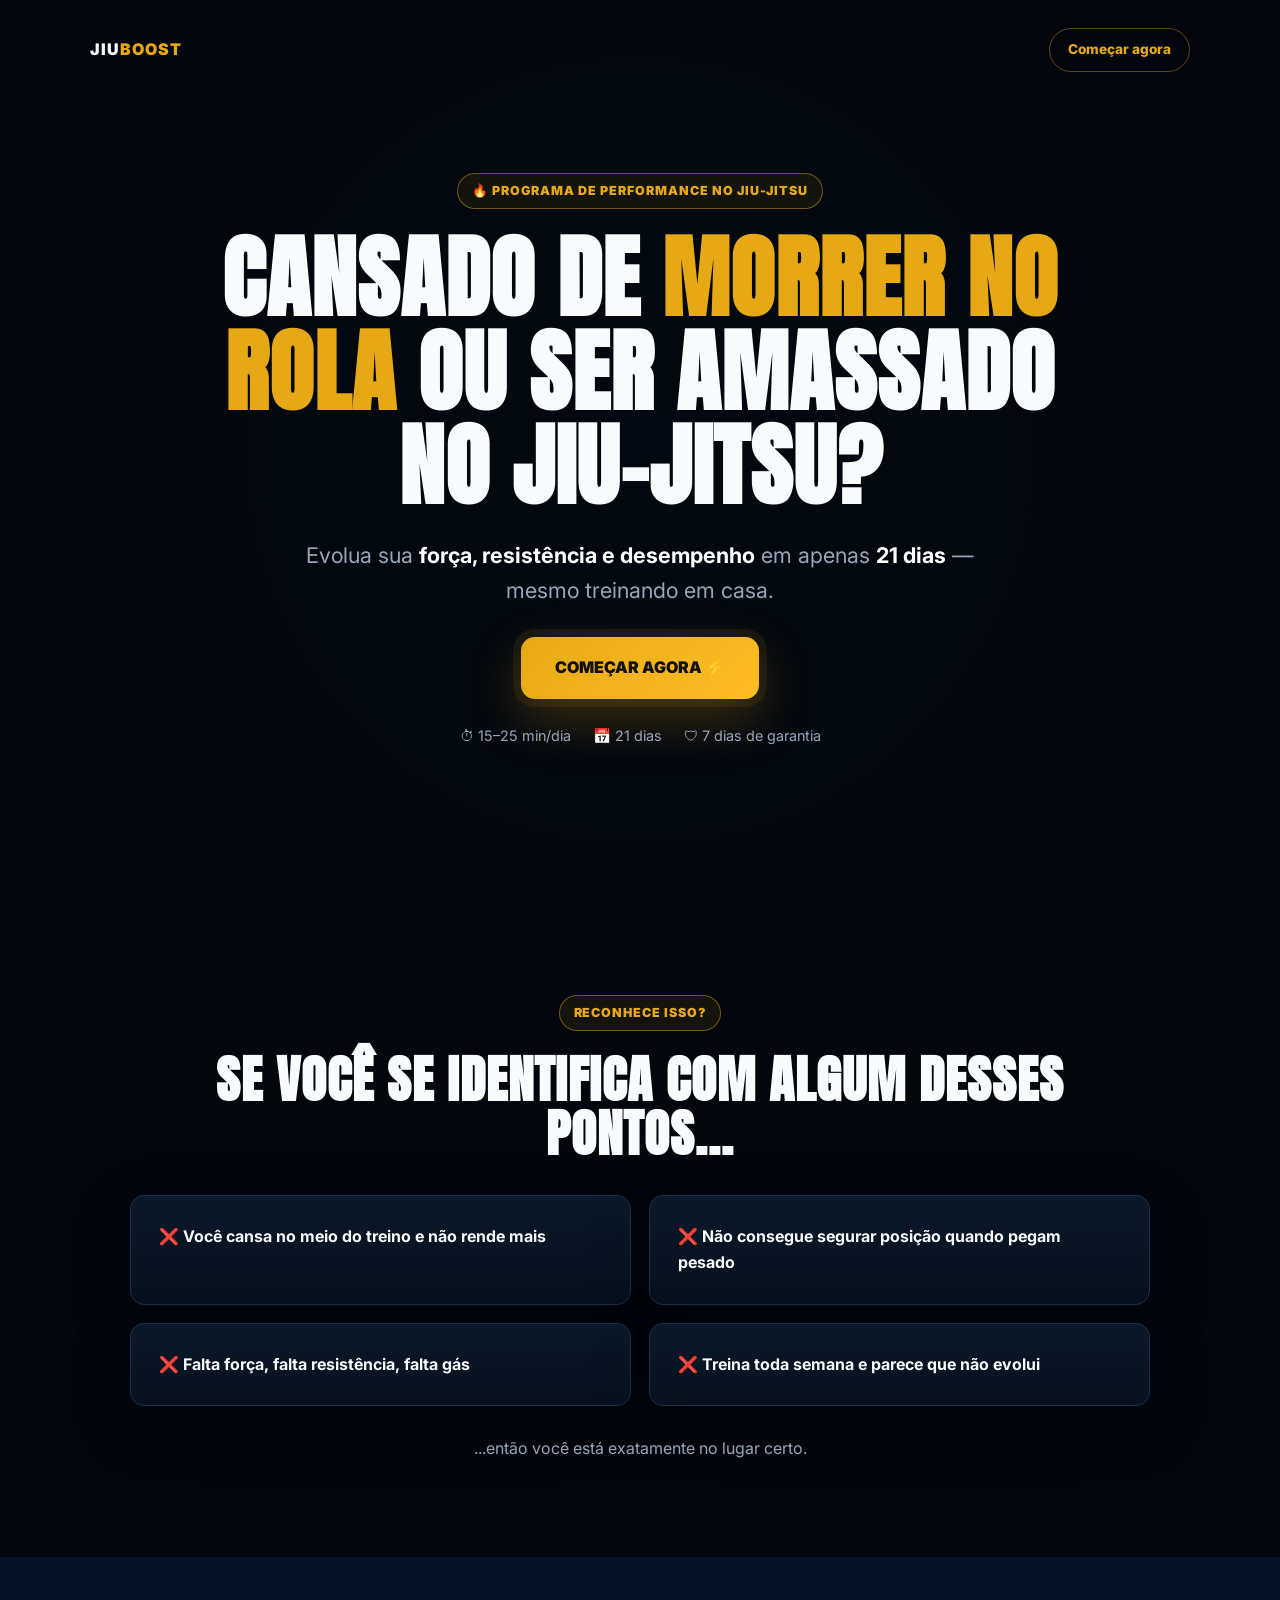
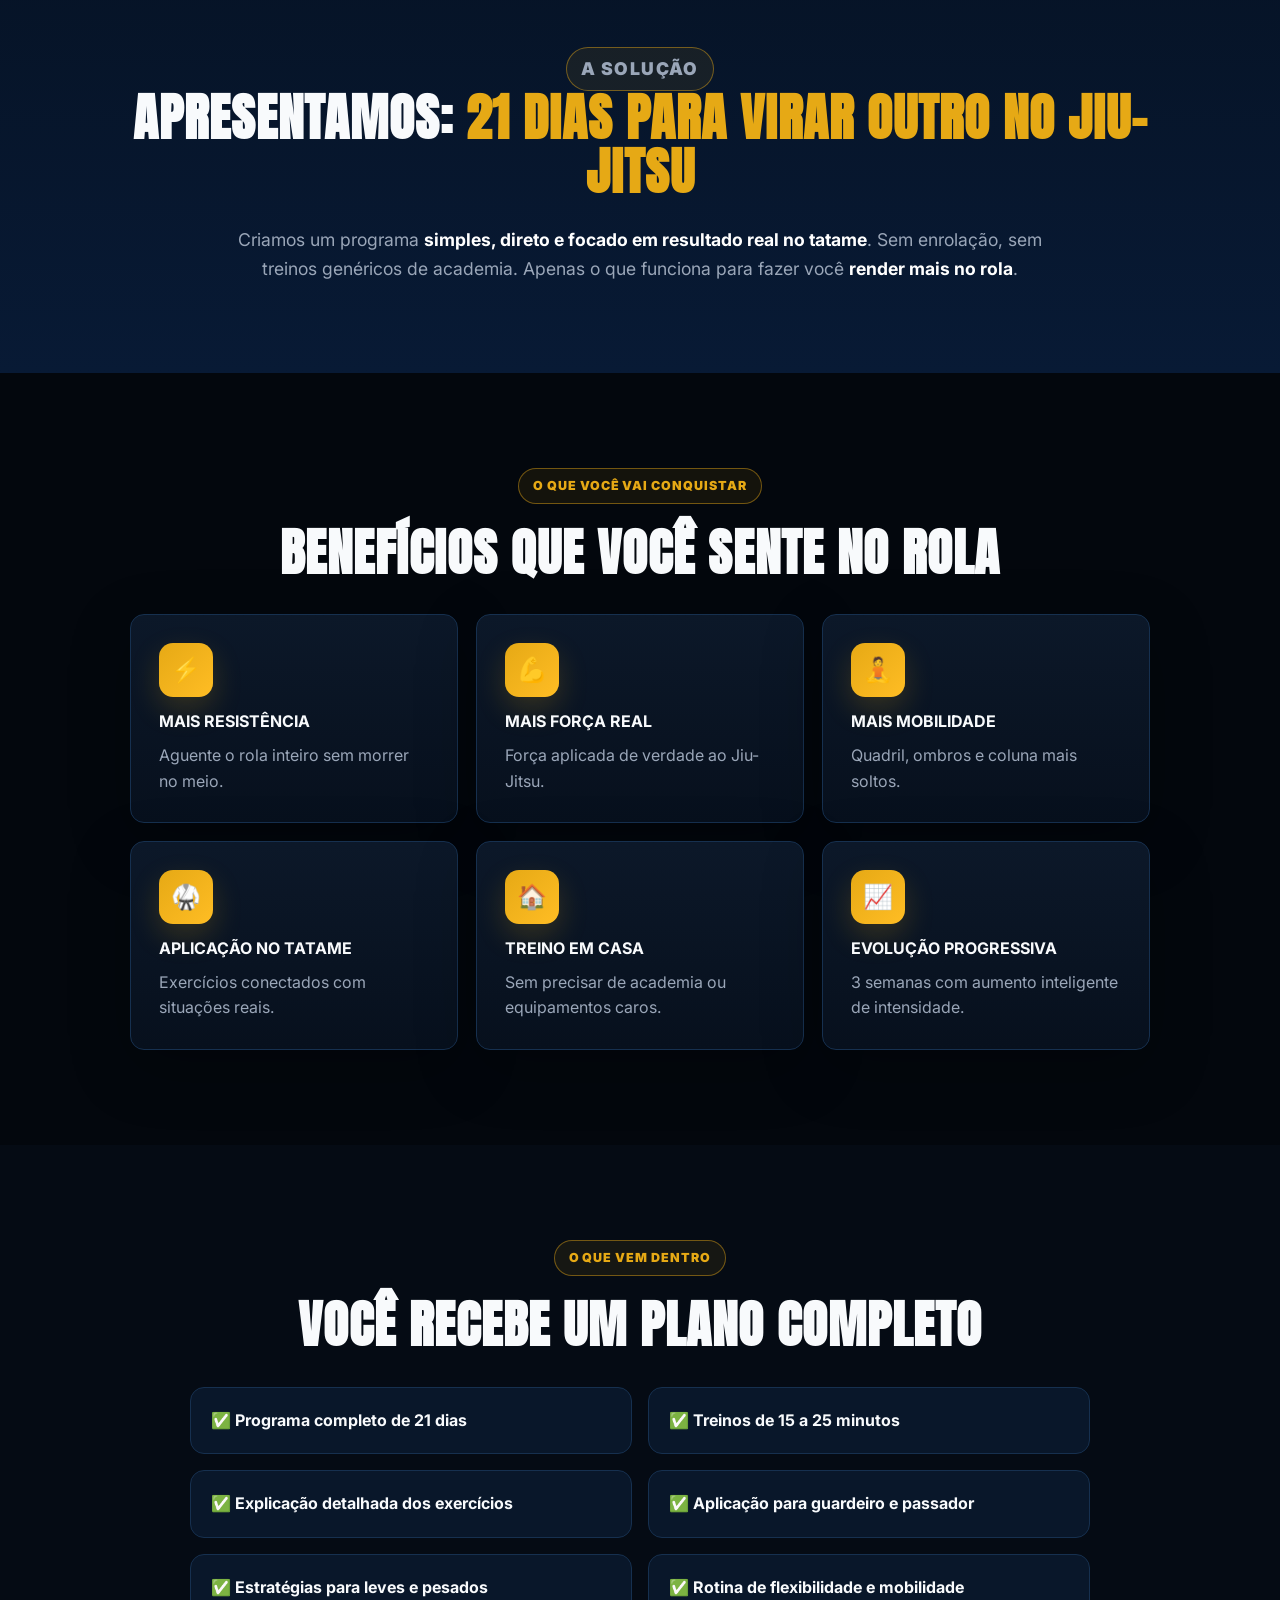
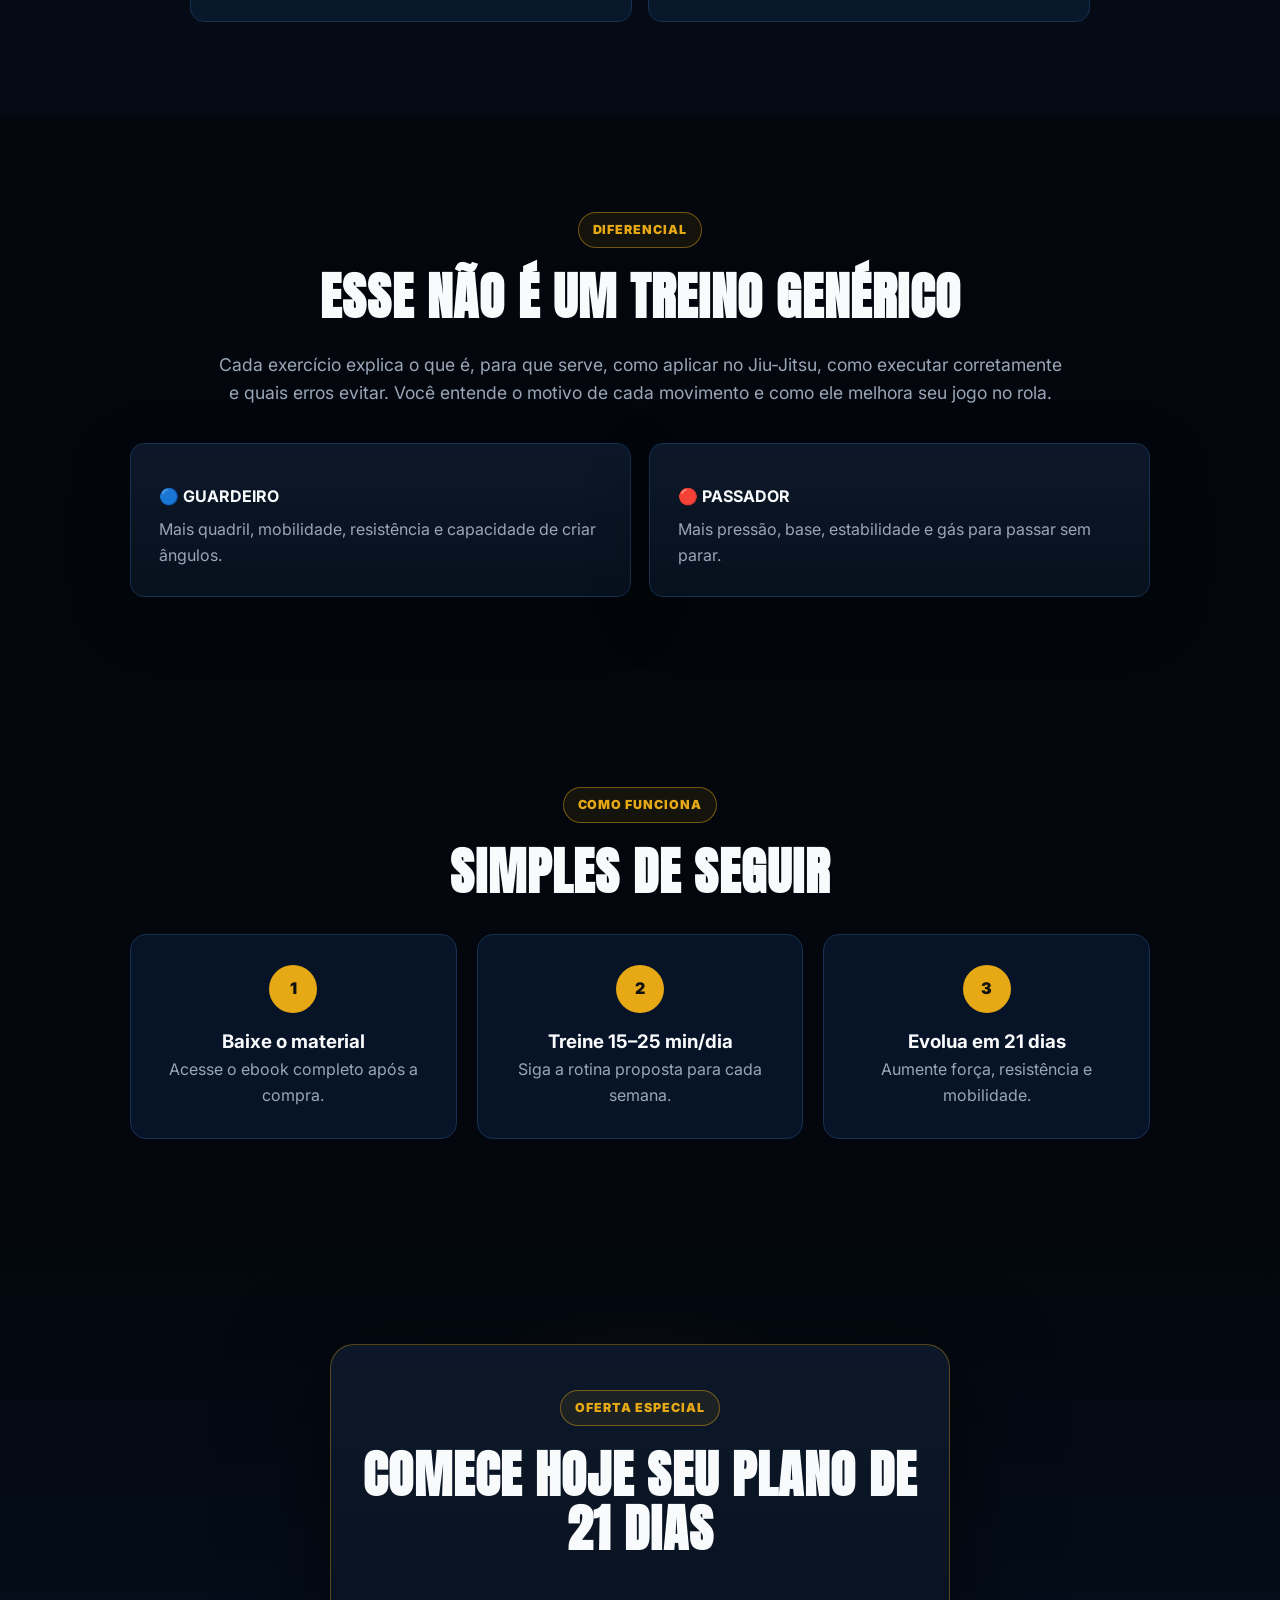
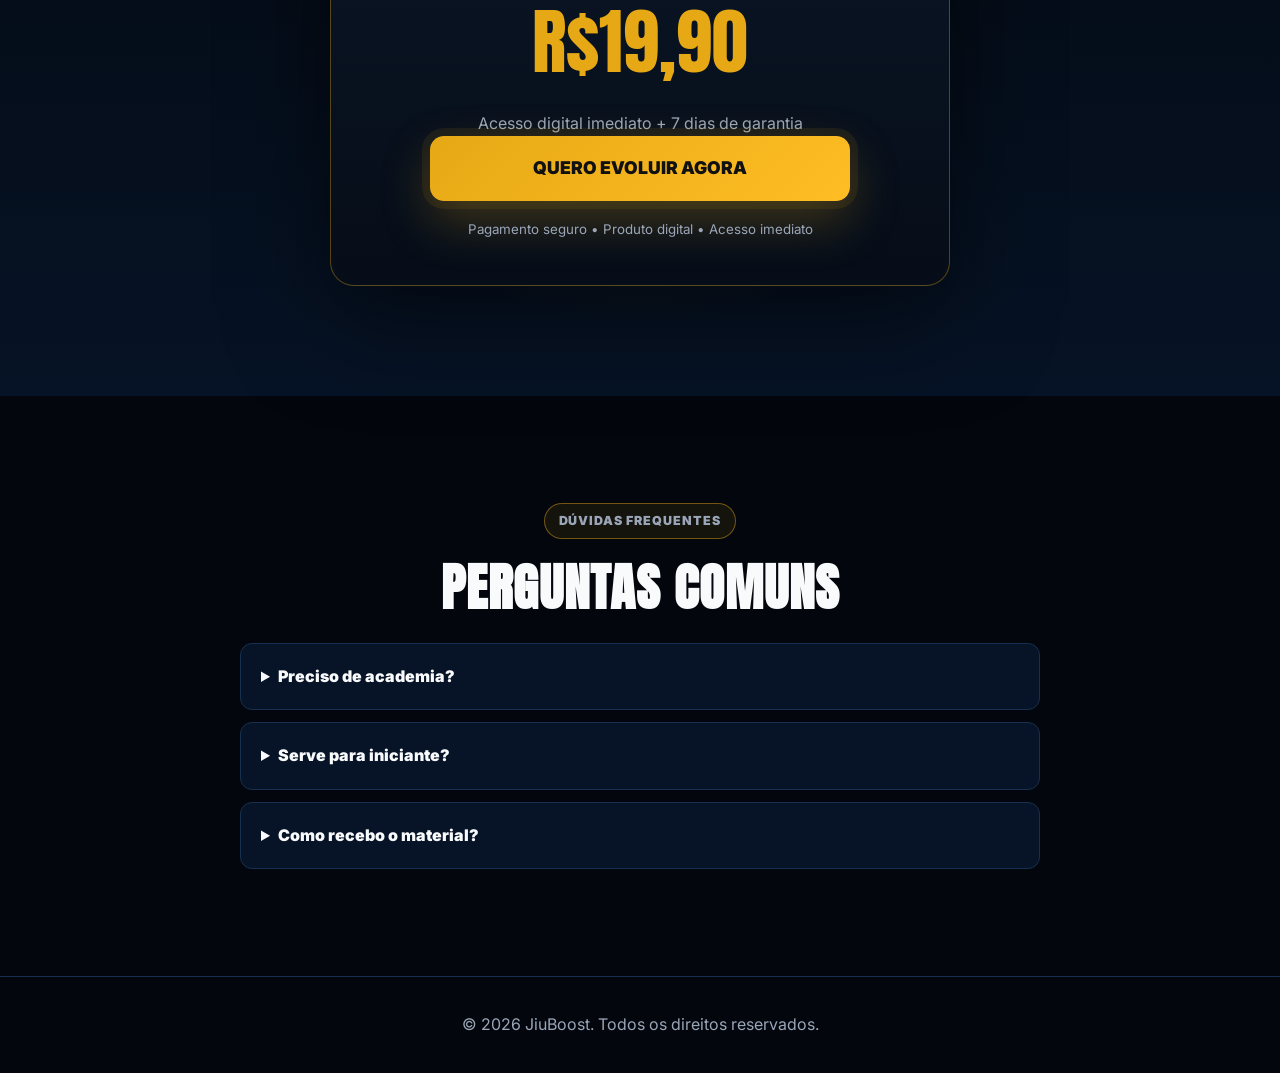
==== index.html @ d21218a4 "Add files via upload" ====
<!DOCTYPE html>
<html lang="pt-BR">
<head>
  <meta charset="UTF-8" />
  <meta name="viewport" content="width=device-width, initial-scale=1.0" />
  <title>21 Dias Para Virar Outro no Jiu-Jitsu</title>
  <link rel="stylesheet" href="style.css" />
</head>
<body>
  <header class="hero">
    <div class="overlay"></div>
    <nav class="nav">
      <div class="logo">JIU<span>BOOST</span></div>
      <a href="#oferta" class="nav-btn">Começar agora</a>
    </nav>

    <section class="hero-content reveal">
      <div class="badge">🔥 Programa de Performance no Jiu-Jitsu</div>
      <h1>Cansado de <span>morrer no rola</span> ou ser amassado no Jiu-Jitsu?</h1>
      <p>Evolua sua <strong>força, resistência e desempenho</strong> em apenas <strong>21 dias</strong> — mesmo treinando em casa.</p>
      <a href="#oferta" class="cta">COMEÇAR AGORA ⚡</a>
      <div class="mini-info">
        <span>⏱ 15–25 min/dia</span>
        <span>📅 21 dias</span>
        <span>🛡 7 dias de garantia</span>
      </div>
    </section>
  </header>

  <main>
    <section class="section reveal">
      <p class="eyebrow">Reconhece isso?</p>
      <h2>Se você se identifica com algum desses pontos...</h2>
      <div class="grid two">
        <div class="pain">❌ Você cansa no meio do treino e não rende mais</div>
        <div class="pain">❌ Não consegue segurar posição quando pegam pesado</div>
        <div class="pain">❌ Falta força, falta resistência, falta gás</div>
        <div class="pain">❌ Treina toda semana e parece que não evolui</div>
      </div>
      <p class="center muted">...então você está exatamente no lugar certo.</p>
    </section>

    <section class="solution reveal">
      <p class="eyebrow">A solução</p>
      <h2>Apresentamos: <span>21 Dias Para Virar Outro no Jiu-Jitsu</span></h2>
      <p>Criamos um programa <strong>simples, direto e focado em resultado real no tatame</strong>. Sem enrolação, sem treinos genéricos de academia. Apenas o que funciona para fazer você <strong>render mais no rola</strong>.</p>
    </section>

    <section class="section reveal">
      <p class="eyebrow">O que você vai conquistar</p>
      <h2>Benefícios que você sente no rola</h2>
      <div class="grid three">
        <div class="card"><div class="icon">⚡</div><h3>Mais resistência</h3><p>Aguente o rola inteiro sem morrer no meio.</p></div>
        <div class="card"><div class="icon">💪</div><h3>Mais força real</h3><p>Força aplicada de verdade ao Jiu-Jitsu.</p></div>
        <div class="card"><div class="icon">🧘</div><h3>Mais mobilidade</h3><p>Quadril, ombros e coluna mais soltos.</p></div>
        <div class="card"><div class="icon">🥋</div><h3>Aplicação no tatame</h3><p>Exercícios conectados com situações reais.</p></div>
        <div class="card"><div class="icon">🏠</div><h3>Treino em casa</h3><p>Sem precisar de academia ou equipamentos caros.</p></div>
        <div class="card"><div class="icon">📈</div><h3>Evolução progressiva</h3><p>3 semanas com aumento inteligente de intensidade.</p></div>
      </div>
    </section>

    <section class="section dark reveal">
      <p class="eyebrow">O que vem dentro</p>
      <h2>Você recebe um plano completo</h2>
      <div class="features">
        <div>✅ Programa completo de 21 dias</div>
        <div>✅ Treinos de 15 a 25 minutos</div>
        <div>✅ Explicação detalhada dos exercícios</div>
        <div>✅ Aplicação para guardeiro e passador</div>
        <div>✅ Estratégias para leves e pesados</div>
        <div>✅ Rotina de flexibilidade e mobilidade</div>
      </div>
    </section>

    <section class="section reveal">
      <p class="eyebrow">Diferencial</p>
      <h2>Esse não é um treino genérico</h2>
      <p class="wide">Cada exercício explica o que é, para que serve, como aplicar no Jiu-Jitsu, como executar corretamente e quais erros evitar. Você entende o motivo de cada movimento e como ele melhora seu jogo no rola.</p>
      <div class="grid two">
        <div class="card"><h3>🔵 Guardeiro</h3><p>Mais quadril, mobilidade, resistência e capacidade de criar ângulos.</p></div>
        <div class="card"><h3>🔴 Passador</h3><p>Mais pressão, base, estabilidade e gás para passar sem parar.</p></div>
      </div>
    </section>

    <section class="section reveal">
      <p class="eyebrow">Como funciona</p>
      <h2>Simples de seguir</h2>
      <div class="steps">
        <div><span>1</span><h3>Baixe o material</h3><p>Acesse o ebook completo após a compra.</p></div>
        <div><span>2</span><h3>Treine 15–25 min/dia</h3><p>Siga a rotina proposta para cada semana.</p></div>
        <div><span>3</span><h3>Evolua em 21 dias</h3><p>Aumente força, resistência e mobilidade.</p></div>
      </div>
    </section>

    <section id="oferta" class="offer reveal">
      <div class="offer-box">
        <p class="eyebrow">Oferta especial</p>
        <h2>Comece hoje seu plano de 21 dias</h2>
        <p class="price">R$19,90</p>
        <p class="muted">Acesso digital imediato + 7 dias de garantia</p>
        <a href="https://SEU-LINK-DA-KACTO-AQUI.com" class="cta big" id="checkoutBtn">QUERO EVOLUIR AGORA</a>
        <small>Pagamento seguro • Produto digital • Acesso imediato</small>
      </div>
    </section>

    <section class="faq section reveal">
      <p class="eyebrow">Dúvidas frequentes</p>
      <h2>Perguntas comuns</h2>
      <details>
        <summary>Preciso de academia?</summary>
        <p>Não. O plano foi criado para ser feito em casa.</p>
      </details>
      <details>
        <summary>Serve para iniciante?</summary>
        <p>Sim. O programa foi pensado para iniciantes e intermediários.</p>
      </details>
      <details>
        <summary>Como recebo o material?</summary>
        <p>Após a compra, você recebe o acesso ao produto digital pela plataforma de checkout.</p>
      </details>
    </section>
  </main>

  <footer>
    <p>© 2026 JiuBoost. Todos os direitos reservados.</p>
  </footer>

  <script src="script.js"></script>
</body>
</html>
---- style.css ----
@import url('https://fonts.googleapis.com/css2?family=Anton&family=Inter:wght@400;600;700;800;900&display=swap');

:root{
  --bg:#03070d;
  --bg2:#071326;
  --card:#0b1626;
  --gold:#e6a915;
  --gold2:#ffbd24;
  --text:#f8fafc;
  --muted:#9aa6b8;
  --line:#16304f;
}

*{box-sizing:border-box;margin:0;padding:0}
html{scroll-behavior:smooth}
body{background:var(--bg);color:var(--text);font-family:Inter,sans-serif;line-height:1.6}
a{text-decoration:none;color:inherit}

.hero{
  min-height:100vh;
  position:relative;
  background:
    linear-gradient(180deg,rgba(3,7,13,.3),#03070d 95%),
    url('https://images.unsplash.com/photo-1555597673-b21d5c935865?auto=format&fit=crop&w=1800&q=80') center/cover;
  display:flex;
  flex-direction:column;
  overflow:hidden;
}
.overlay{position:absolute;inset:0;background:radial-gradient(circle at center,rgba(5,14,28,.25),rgba(3,7,13,.92) 70%)}
.nav{position:relative;z-index:2;display:flex;justify-content:space-between;align-items:center;padding:28px 7%}
.logo{font-weight:900;letter-spacing:1px}
.logo span{color:var(--gold)}
.nav-btn{border:1px solid rgba(230,169,21,.4);padding:10px 18px;border-radius:999px;color:var(--gold);font-weight:800;font-size:.85rem}

.hero-content{position:relative;z-index:2;max-width:950px;margin:auto;text-align:center;padding:40px 20px 120px}
.badge,.eyebrow{display:inline-block;color:var(--gold);border:1px solid rgba(230,169,21,.45);background:rgba(230,169,21,.08);border-radius:999px;padding:7px 14px;font-size:.78rem;font-weight:900;text-transform:uppercase;letter-spacing:.08em;margin-bottom:22px}
h1,h2{font-family:Anton,Impact,sans-serif;text-transform:uppercase;letter-spacing:1px;line-height:1.05}
h1{font-size:clamp(2.8rem,7vw,6.8rem);max-width:1000px;margin:0 auto 25px}
h1 span,h2 span{color:var(--gold)}
.hero-content p{font-size:clamp(1rem,2vw,1.35rem);color:var(--muted);max-width:720px;margin:0 auto 30px}
.hero-content strong{color:#fff}

.cta{display:inline-block;background:linear-gradient(135deg,var(--gold),var(--gold2));color:#111;font-weight:900;padding:18px 34px;border-radius:14px;box-shadow:0 0 0 8px rgba(230,169,21,.08),0 20px 50px rgba(230,169,21,.25);transition:.25s}
.cta:hover{transform:translateY(-3px);filter:brightness(1.08)}
.cta.big{font-size:1.1rem;width:100%;max-width:420px;text-align:center}
.mini-info{margin-top:25px;display:flex;gap:22px;justify-content:center;flex-wrap:wrap;color:var(--muted);font-size:.9rem}

.section{padding:95px 7%;max-width:1200px;margin:auto;text-align:center}
.section h2,.solution h2,.offer h2{font-size:clamp(2.1rem,4vw,4.2rem);margin-bottom:28px}
.muted{color:var(--muted)}
.center{text-align:center;margin-top:30px}
.wide{max-width:850px;margin:0 auto 35px;color:var(--muted);font-size:1.1rem}

.grid{display:grid;gap:18px;margin-top:35px}
.two{grid-template-columns:repeat(2,1fr)}
.three{grid-template-columns:repeat(3,1fr)}
.pain,.card{background:linear-gradient(180deg,#0c1829,#07101d);border:1px solid var(--line);border-radius:14px;padding:28px;text-align:left;box-shadow:0 18px 60px rgba(0,0,0,.25)}
.pain{font-weight:700}
.card h3{text-transform:uppercase;font-size:1rem;margin:12px 0 8px}
.card p{color:var(--muted)}
.icon{width:54px;height:54px;display:grid;place-items:center;background:linear-gradient(135deg,var(--gold),var(--gold2));color:#111;border-radius:14px;font-size:1.5rem;box-shadow:0 12px 30px rgba(230,169,21,.2)}

.solution{padding:90px 7%;background:linear-gradient(180deg,#061326,#081a35);text-align:center}
.solution p{max-width:830px;margin:auto;color:var(--muted);font-size:1.1rem}
.solution strong{color:#fff}

.dark{max-width:none;background:#050b14}
.features{max-width:900px;margin:35px auto 0;display:grid;grid-template-columns:repeat(2,1fr);gap:16px}
.features div{background:#09172a;border:1px solid var(--line);padding:20px;border-radius:14px;text-align:left;font-weight:700}

.steps{display:grid;grid-template-columns:repeat(3,1fr);gap:20px;margin-top:35px}
.steps div{background:#071326;border:1px solid var(--line);border-radius:16px;padding:30px}
.steps span{width:48px;height:48px;display:grid;place-items:center;margin:0 auto 14px;background:var(--gold);color:#111;border-radius:50%;font-weight:900}
.steps p{color:var(--muted)}

.offer{padding:110px 7%;background:radial-gradient(circle at center,rgba(230,169,21,.16),transparent 42%),linear-gradient(180deg,#03070d,#061326);text-align:center}
.offer-box{max-width:620px;margin:auto;background:linear-gradient(180deg,#0c1829,#060d18);border:1px solid rgba(230,169,21,.35);border-radius:24px;padding:45px 30px;box-shadow:0 30px 100px rgba(0,0,0,.55)}
.price{font-family:Anton,Impact,sans-serif;font-size:4.5rem;color:var(--gold);margin:12px 0}
.offer small{display:block;color:var(--muted);margin-top:18px}

.faq details{text-align:left;background:#071326;border:1px solid var(--line);border-radius:12px;padding:20px;margin:12px auto;max-width:800px}
.faq summary{font-weight:900;cursor:pointer}
.faq p{color:var(--muted);margin-top:12px}

footer{padding:35px 7%;text-align:center;color:var(--muted);border-top:1px solid var(--line)}
.reveal{opacity:0;transform:translateY(25px);transition:all .75s ease}
.reveal.active{opacity:1;transform:translateY(0)}

@media(max-width:850px){
  .two,.three,.features,.steps{grid-template-columns:1fr}
  .nav{padding:22px 5%}
  .nav-btn{display:none}
  .section,.solution,.offer{padding:70px 5%}
  .hero-content{padding-bottom:80px}
}
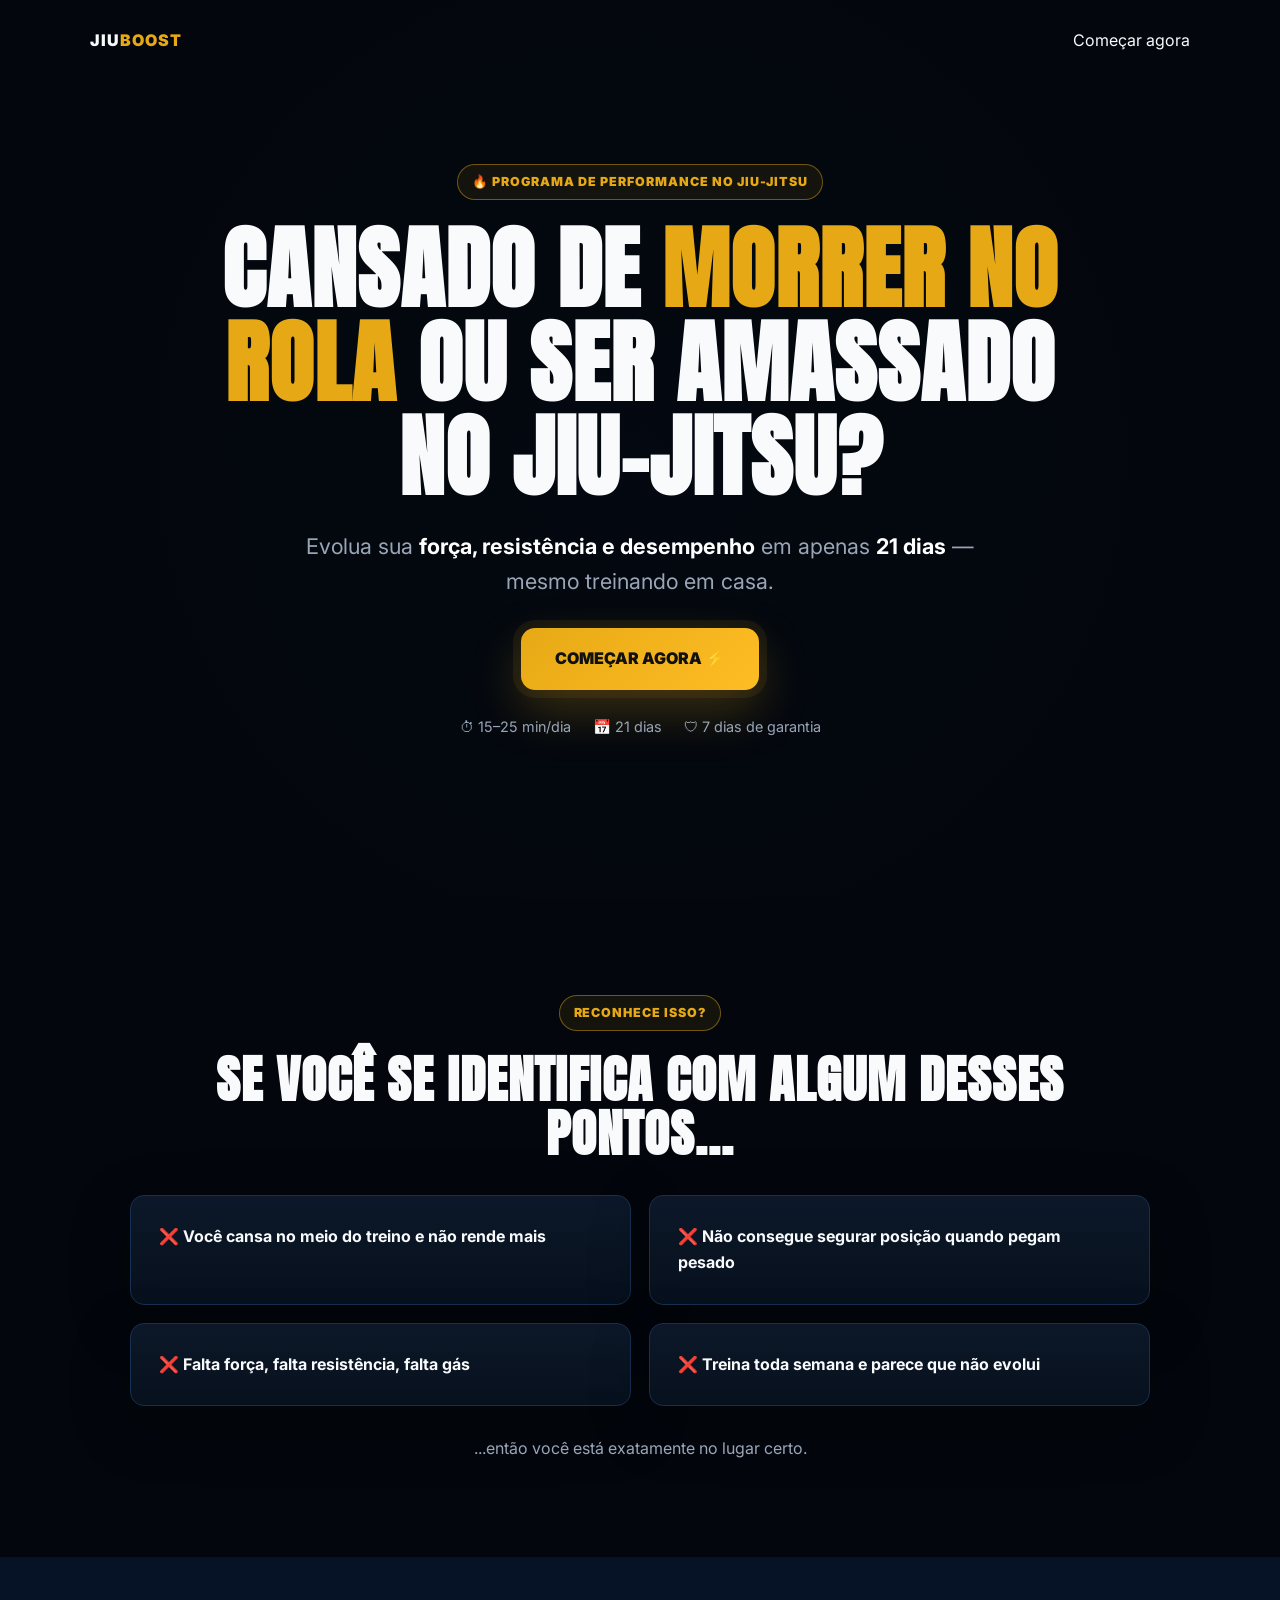
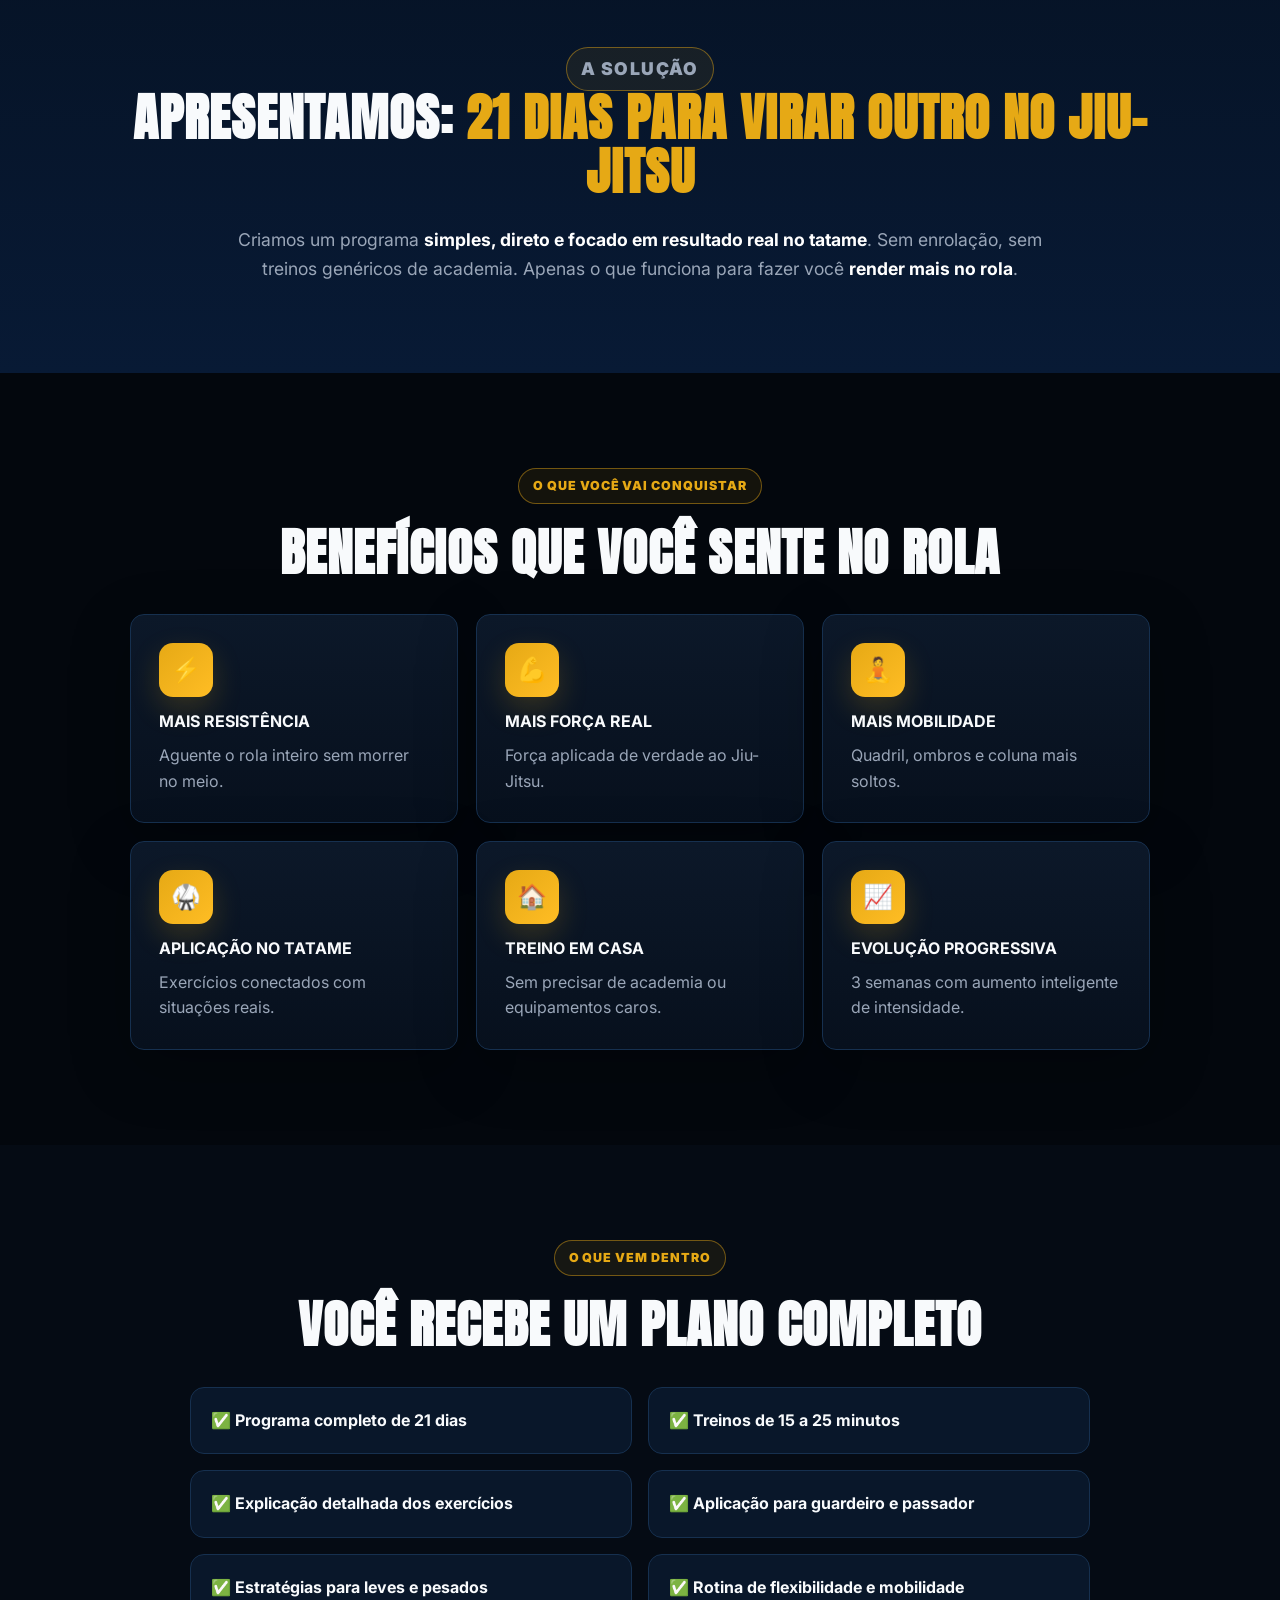
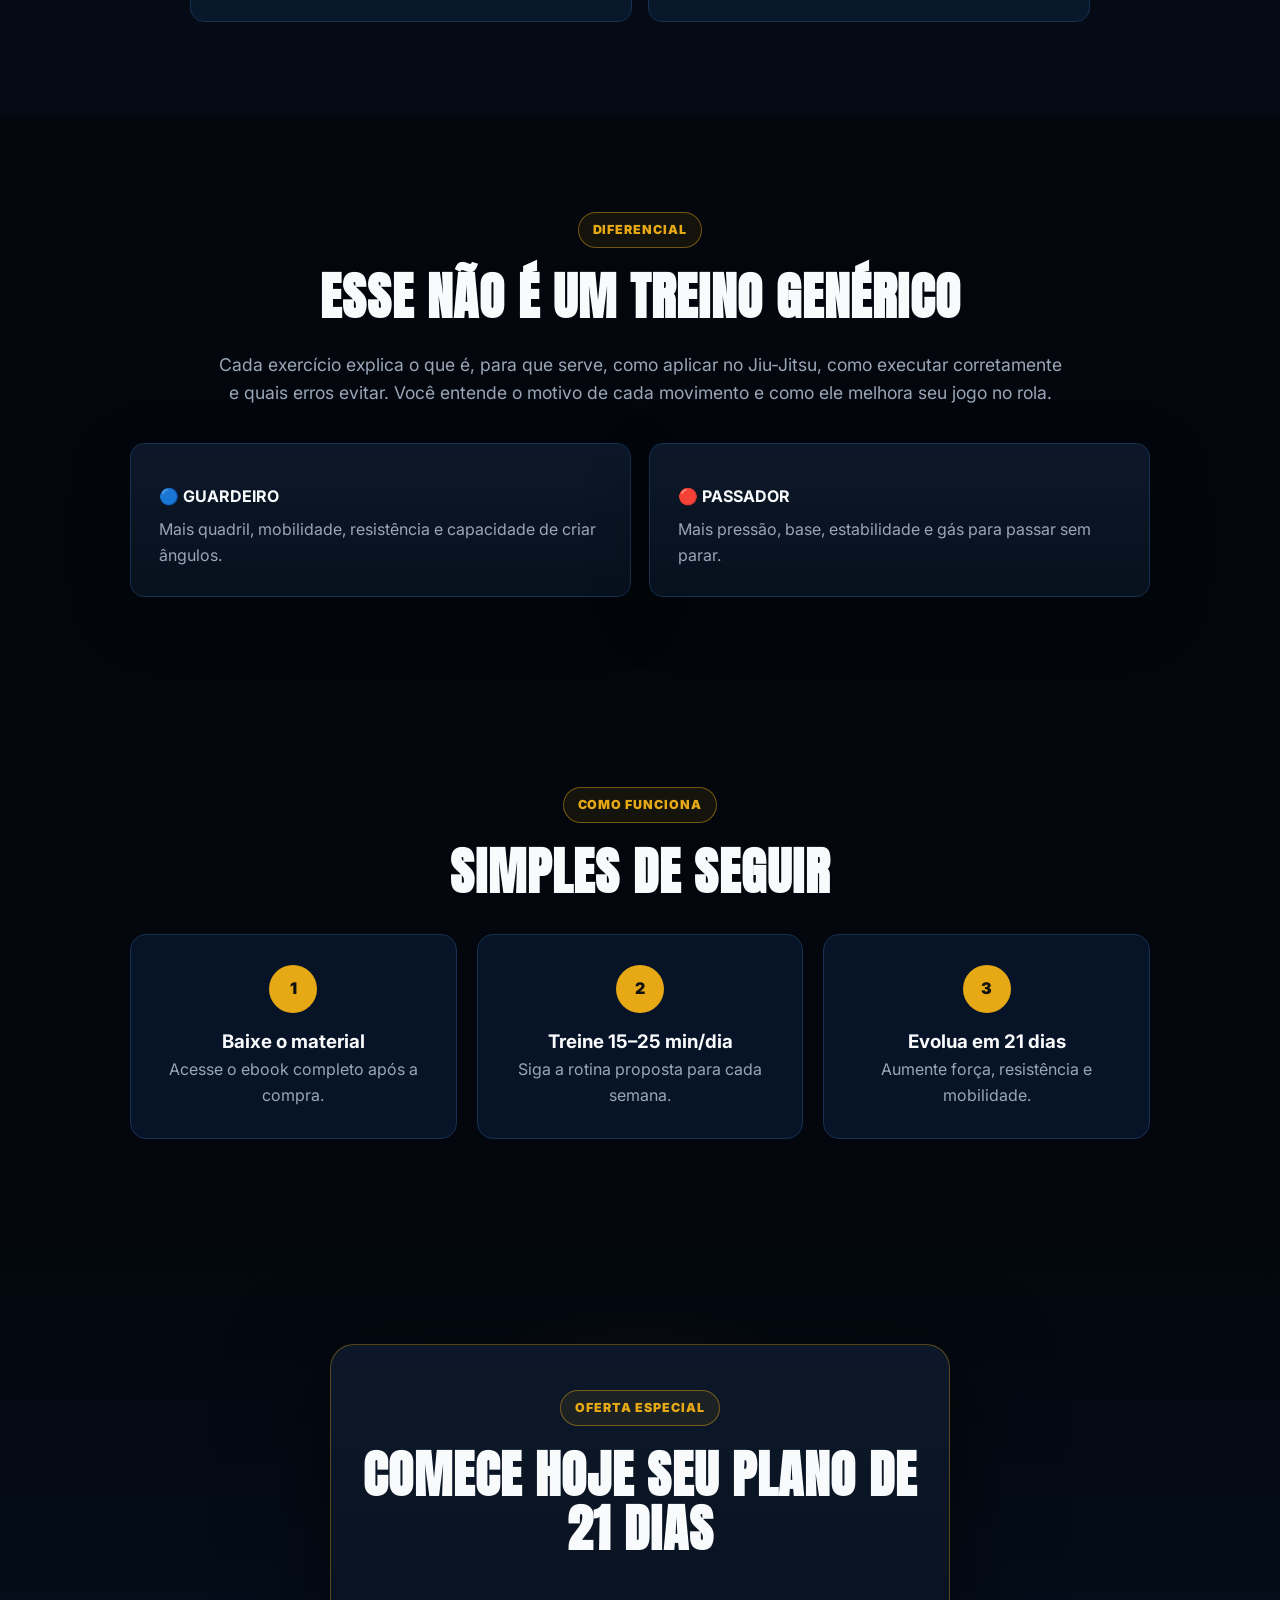
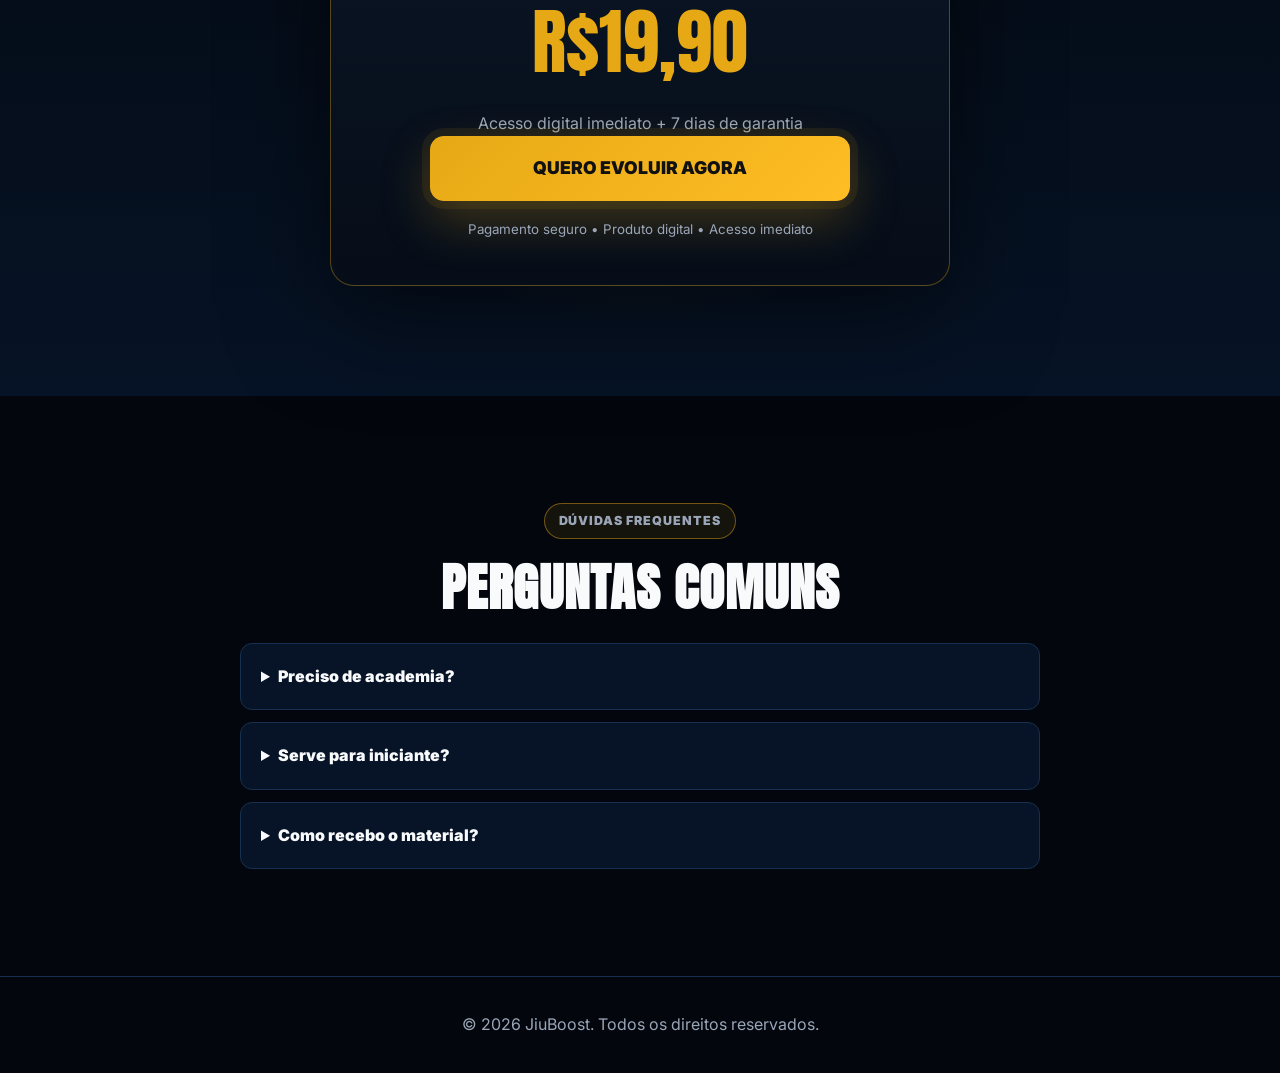
==== commit 0aabbd04: "Update index.html" ====
--- a/index.html
+++ b/index.html
@@ -11,7 +11,7 @@
     <div class="overlay"></div>
     <nav class="nav">
       <div class="logo">JIU<span>BOOST</span></div>
-      <a href="#oferta" class="nav-btn">Começar agora</a>
+      <a href="https://pay.cakto.com.br/ghzyrb5_870416">Começar agora</a>
     </nav>
 
     <section class="hero-content reveal">
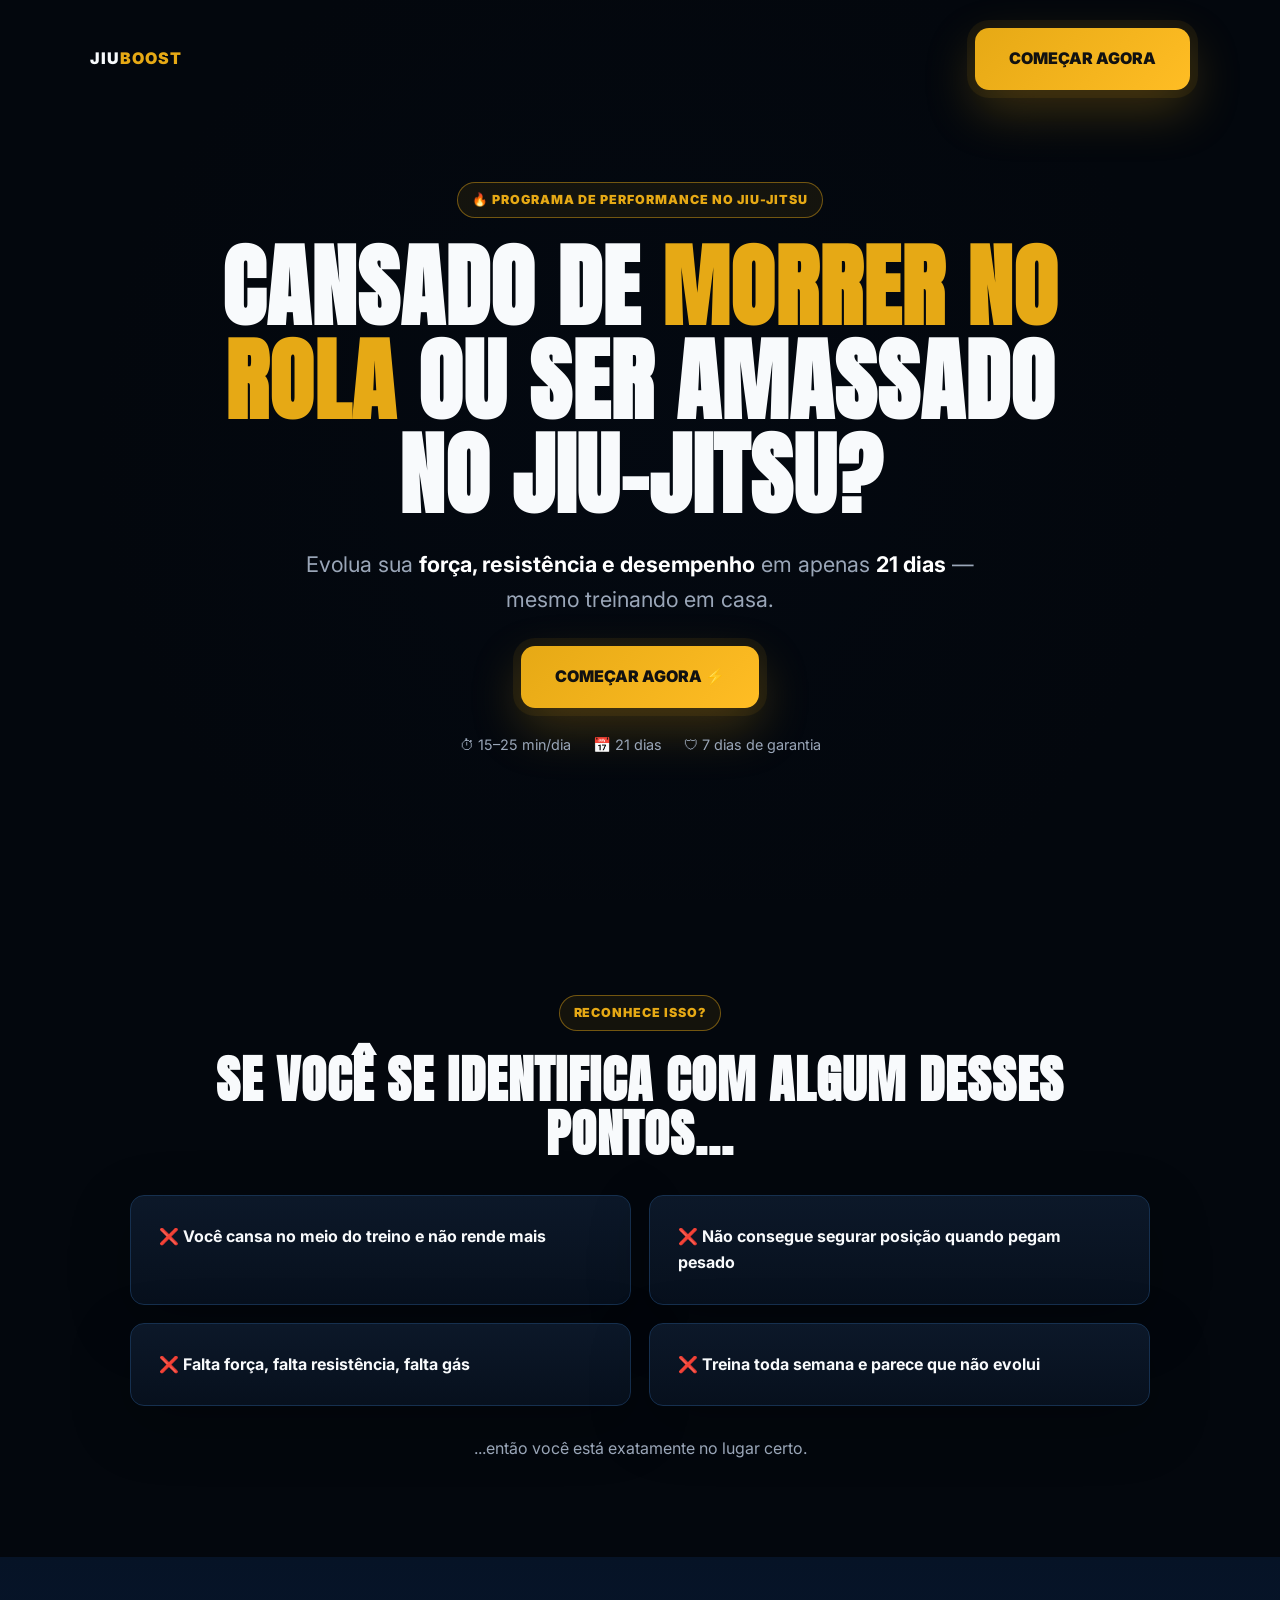
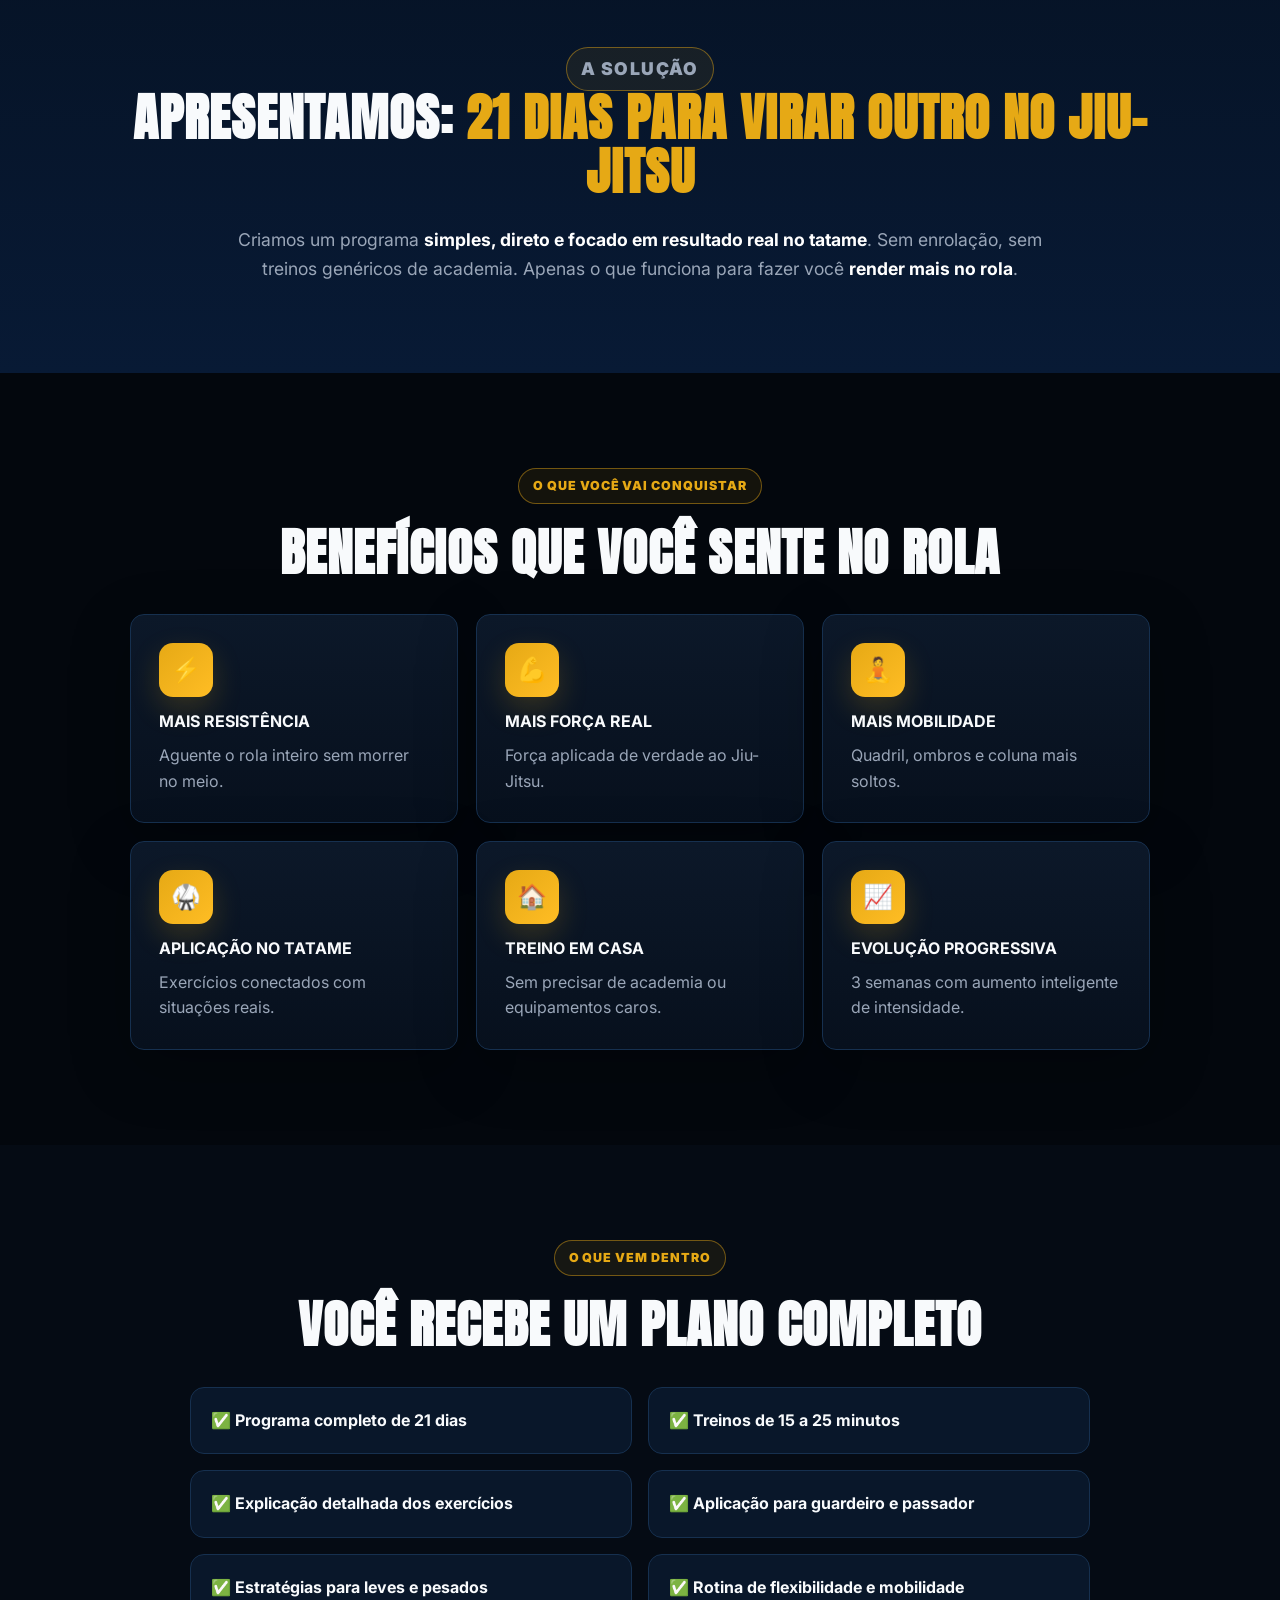
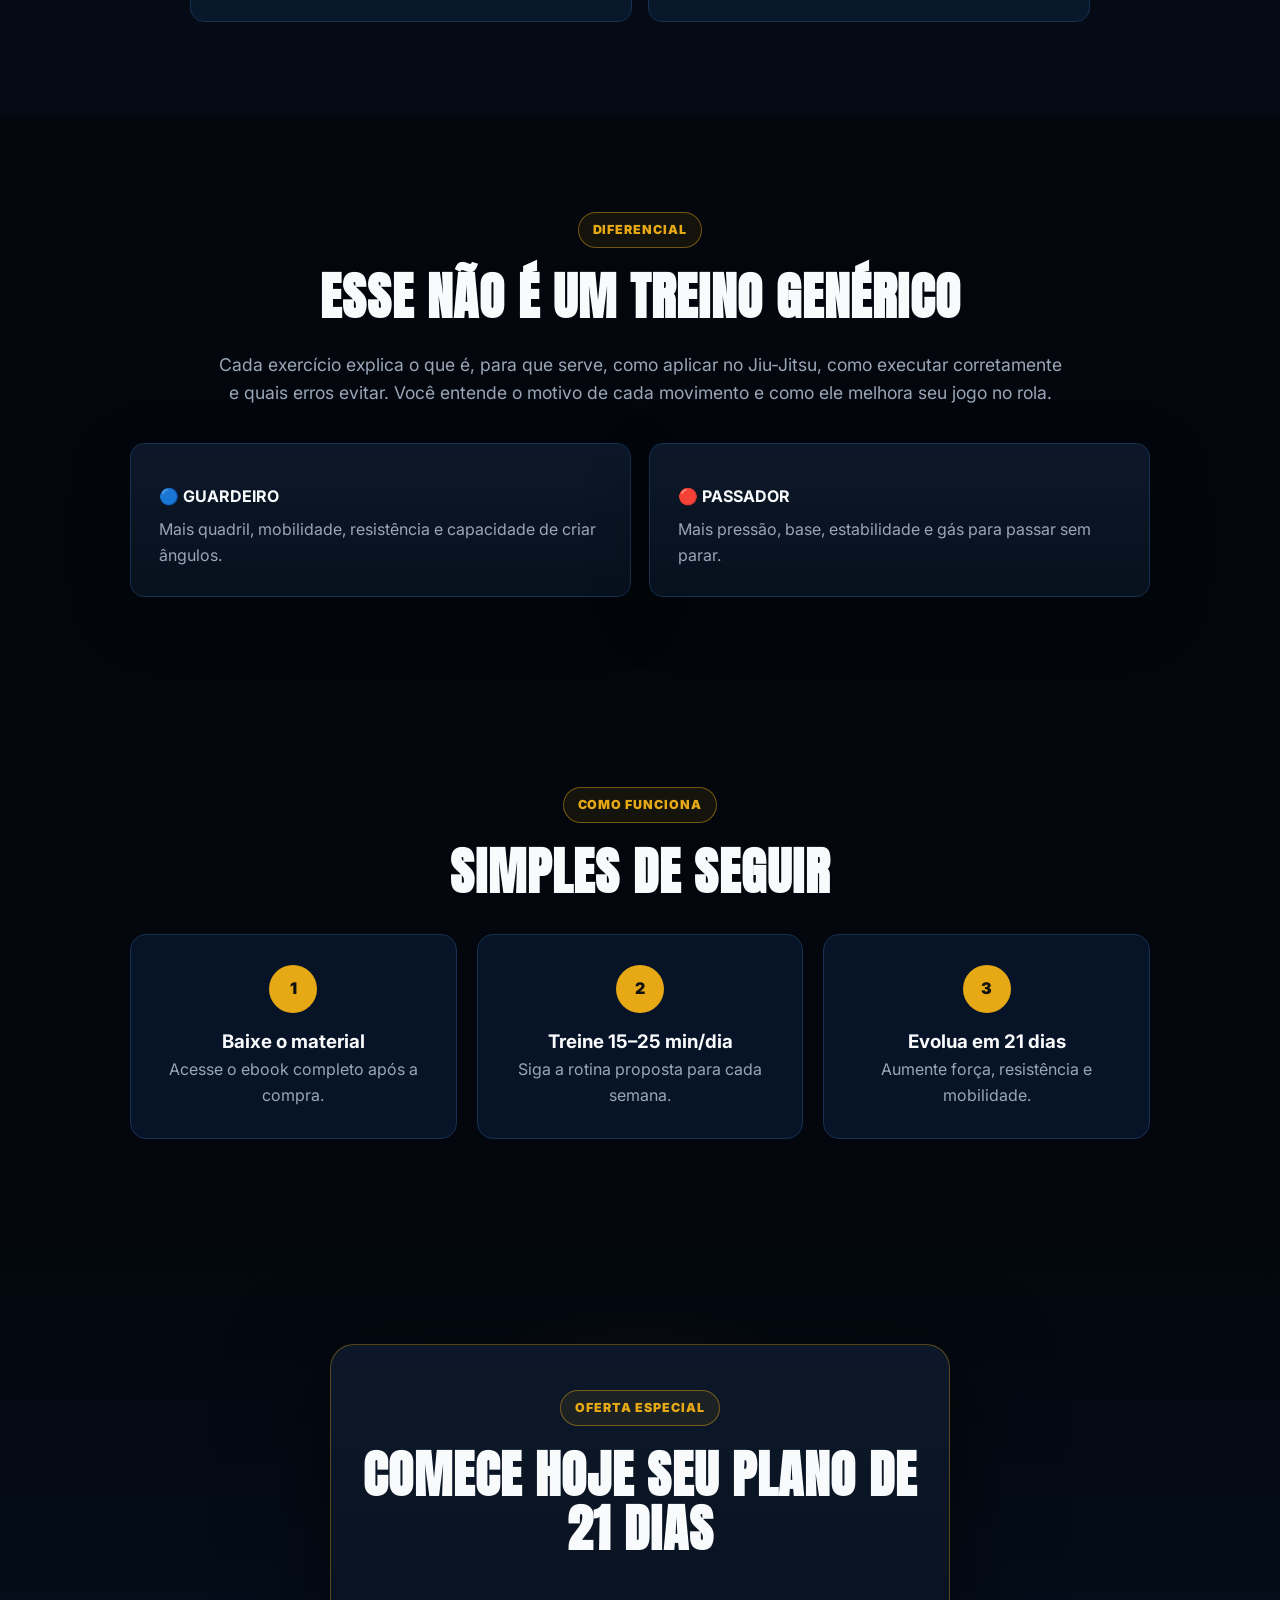
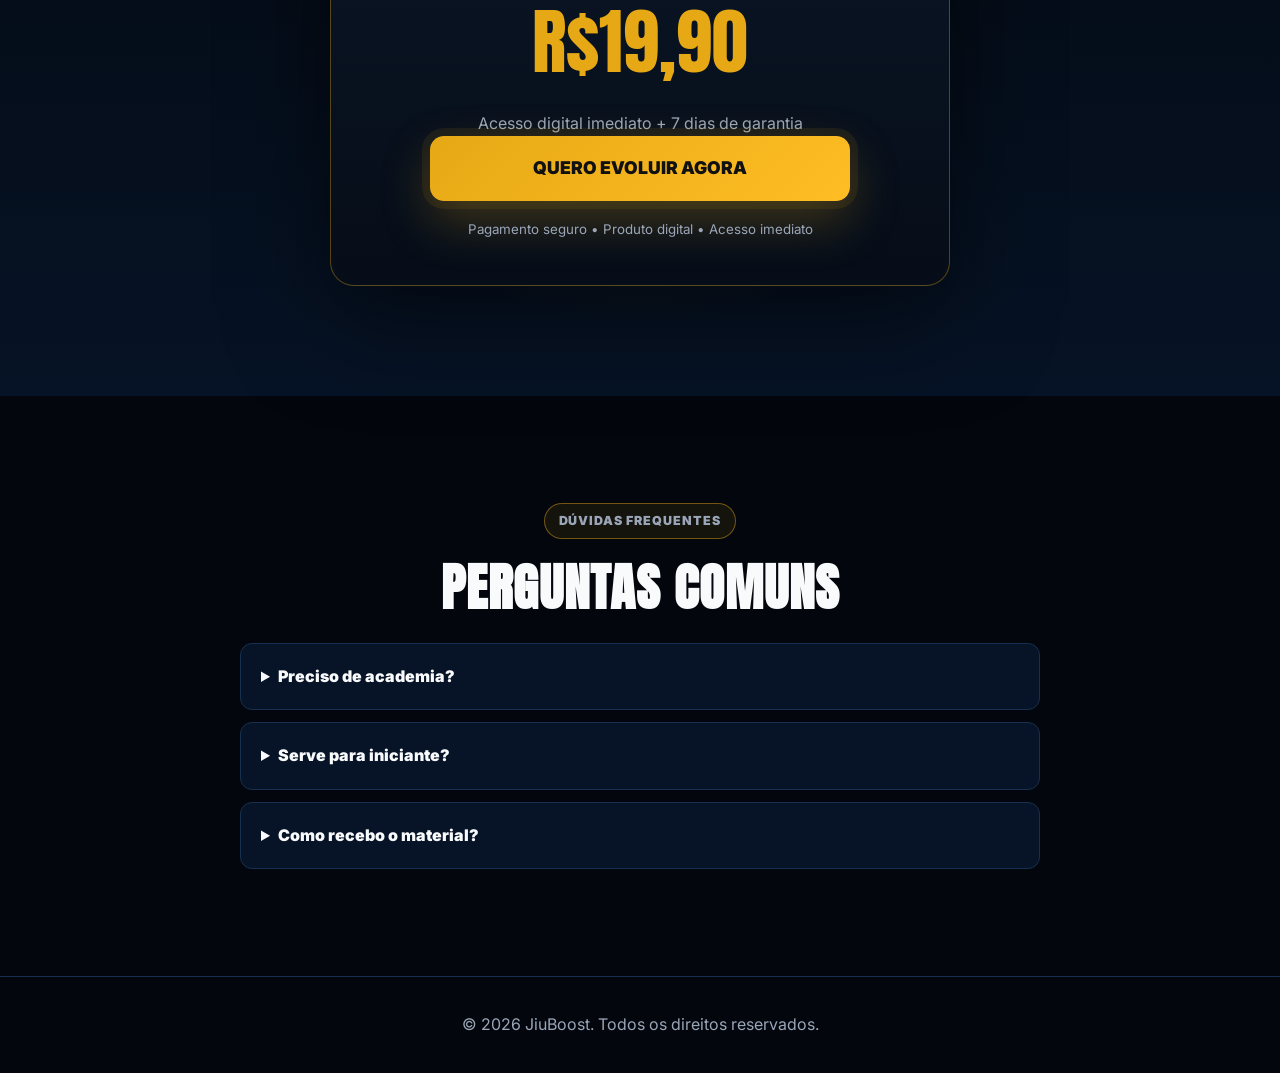
==== commit 733b8c85: "Update index.html" ====
--- a/index.html
+++ b/index.html
@@ -11,7 +11,9 @@
     <div class="overlay"></div>
     <nav class="nav">
       <div class="logo">JIU<span>BOOST</span></div>
-      <a href="https://pay.cakto.com.br/ghzyrb5_870416">Começar agora</a>
+      <a href="https://pay.cakto.com.br/ghzyrb5_870416" target="_blank" rel="noopener" class="cta">
+  COMEÇAR AGORA
+</a>
     </nav>
 
     <section class="hero-content reveal">
@@ -98,7 +100,9 @@
         <h2>Comece hoje seu plano de 21 dias</h2>
         <p class="price">R$19,90</p>
         <p class="muted">Acesso digital imediato + 7 dias de garantia</p>
-        <a href="https://SEU-LINK-DA-KACTO-AQUI.com" class="cta big" id="checkoutBtn">QUERO EVOLUIR AGORA</a>
+        <a href="https://pay.cakto.com.br/ghzyrb5_870416" target="_blank" rel="noopener" class="cta big" id="checkoutBtn">
+  QUERO EVOLUIR AGORA
+</a>
         <small>Pagamento seguro • Produto digital • Acesso imediato</small>
       </div>
     </section>
